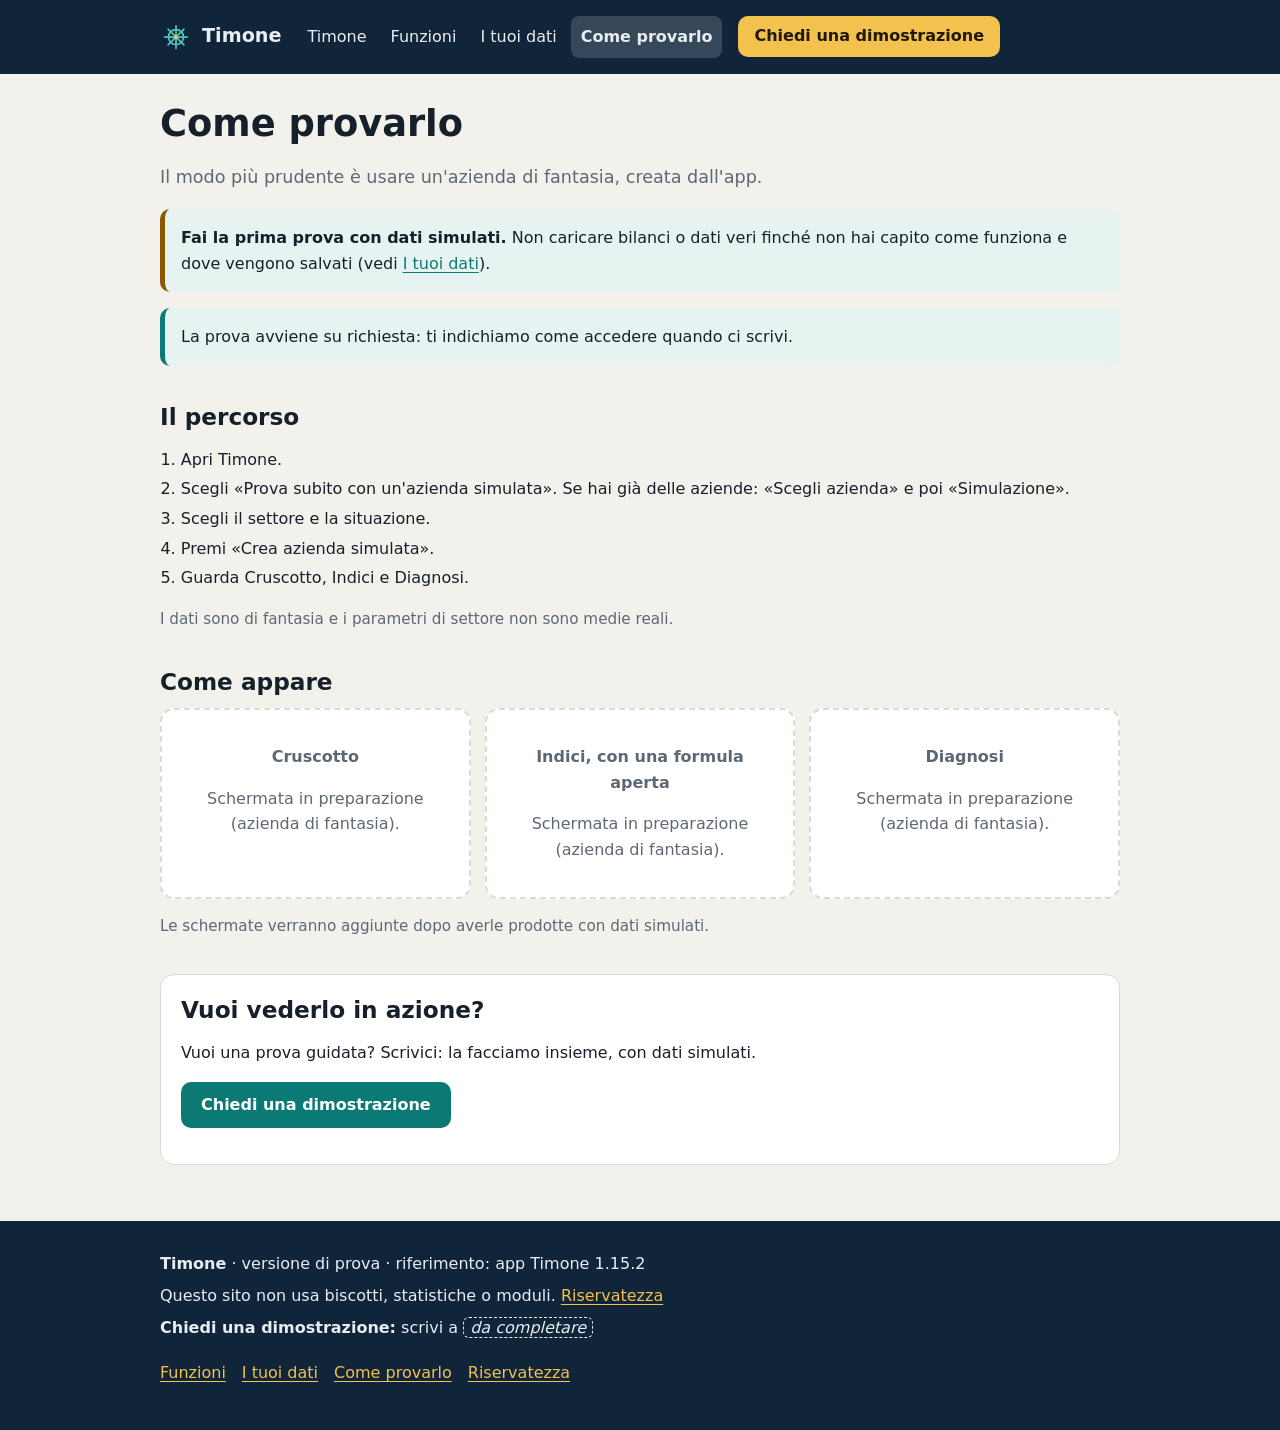
==== prova.html @ 814a2677 "Prima versione del sito di presentazione di Timone (anteprima) Sito statico, senza JavaScript né ris" ====
<!doctype html>
<html lang="it">
<head>
<meta charset="utf-8">
<meta http-equiv="Content-Security-Policy" content="default-src 'self'; script-src 'none'; style-src 'self'; img-src 'self'; object-src 'none'; base-uri 'self'; form-action 'none'">
<meta name="viewport" content="width=device-width, initial-scale=1">
<meta name="robots" content="noindex">
<meta name="color-scheme" content="light dark">
<title>Come provarlo · Timone</title>
<meta name="description" content="Come provare Timone con un'azienda di fantasia, passo per passo, senza usare dati veri.">
<link rel="icon" href="icona.svg" type="image/svg+xml">
<link rel="stylesheet" href="stile.css">
</head>
<body>
<a class="salta" href="#contenuto">Vai al contenuto</a>
<header class="header">
<div class="contenitore">
<a class="marchio" href="index.html"><img src="icona.svg" width="32" height="32" alt="">Timone</a>
<nav aria-label="Principale"><ul class="menu"><li><a href="index.html">Timone</a></li><li><a href="funzioni.html">Funzioni</a></li><li><a href="dati.html">I tuoi dati</a></li><li><a href="prova.html" aria-current="page">Come provarlo</a></li></ul></nav>
<a class="btn btn-giallo btn-piccolo" href="#contatto">Chiedi una dimostrazione</a>
</div>
</header>

<main id="contenuto"><div class="contenitore">
<h1>Come provarlo</h1>
<p class="lead">Il modo più prudente è usare un'azienda di fantasia, creata dall'app.</p>
<div class="avviso attenzione"><p><strong>Fai la prima prova con dati simulati.</strong> Non caricare bilanci o dati veri finché non hai capito come funziona e dove vengono salvati (vedi <a href="dati.html">I tuoi dati</a>).</p></div>
<div class="avviso"><p>La prova avviene su richiesta: ti indichiamo come accedere quando ci scrivi.</p><!-- DA-COMPILARE: URL_APP --></div>
<h2>Il percorso</h2>
<ol>
<li>Apri Timone.</li>
<li>Scegli «Prova subito con un'azienda simulata». Se hai già delle aziende: «Scegli azienda» e poi «Simulazione». <!-- DA-VERIFICARE-FASE-3: nomi dei pulsanti --></li>
<li>Scegli il settore e la situazione.</li>
<li>Premi «Crea azienda simulata».</li>
<li>Guarda Cruscotto, Indici e Diagnosi.</li>
</ol>
<p class="nota">I dati sono di fantasia e i parametri di settore non sono medie reali.</p>
<h2>Come appare</h2>
<div class="griglia">
<div class="provvisorio"><p><strong>Cruscotto</strong></p><p>Schermata in preparazione (azienda di fantasia).</p></div>
<div class="provvisorio"><p><strong>Indici, con una formula aperta</strong></p><p>Schermata in preparazione (azienda di fantasia).</p></div>
<div class="provvisorio"><p><strong>Diagnosi</strong></p><p>Schermata in preparazione (azienda di fantasia).</p></div>
</div>
<p class="nota">Le schermate verranno aggiunte dopo averle prodotte con dati simulati.</p>
<section class="cta" aria-labelledby="cta-t">
<h2 id="cta-t">Vuoi vederlo in azione?</h2>
<p>Vuoi una prova guidata? Scrivici: la facciamo insieme, con dati simulati.</p>
<p><a class="btn" href="#contatto">Chiedi una dimostrazione</a></p>
</section>
</div></main>
<footer class="footer">
<div class="contenitore">
<p><strong>Timone</strong> · versione di prova · riferimento: app Timone 1.15.2</p>
<p>Questo sito non usa biscotti, statistiche o moduli. <a href="privacy.html">Riservatezza</a></p>
<p id="contatto"><strong>Chiedi una dimostrazione:</strong> scrivi a <span class="mancante">da completare</span><!-- DA-COMPILARE: EMAIL_CONTATTO --></p>
<ul class="footer-lista"><li><a href="funzioni.html">Funzioni</a></li><li><a href="dati.html">I tuoi dati</a></li><li><a href="prova.html">Come provarlo</a></li><li><a href="privacy.html">Riservatezza</a></li></ul>
</div>
</footer>
</body>
</html>
---- stile.css ----
/* Timone - sito di presentazione. Nessuna risorsa esterna. */
:root {
  --sfondo: #f3f1ec;
  --riquadro: #ffffff;
  --testo: #16202b;
  --testo2: #5d6875;
  --linea: #dedad1;
  --blu: #10243a;
  --accento: #0b7a75;
  --accento-tenue: #e6f3f1;
  --giallo: #f2c14e;
  --su-giallo: #201800;
  --su-blu: #e8edf2;
  --su-accento: #ffffff;
}
@media (prefers-color-scheme: dark) {
  :root {
    --sfondo: #0d1620;
    --riquadro: #15212e;
    --testo: #e8edf2;
    --testo2: #9aa7b4;
    --linea: #263647;
    --blu: #0a1420;
    --accento: #4fc3bb;
    --accento-tenue: #12302f;
    --su-accento: #0d1620;
  }
}
* { box-sizing: border-box; }
html { -webkit-text-size-adjust: 100%; }
body {
  margin: 0;
  background: var(--sfondo);
  color: var(--testo);
  font: 1rem/1.6 system-ui, -apple-system, "Segoe UI", Roboto, sans-serif;
  overflow-wrap: anywhere;
}
img, svg { max-width: 100%; height: auto; }
a { color: var(--accento); text-underline-offset: 3px; }
a:hover { text-decoration-thickness: 2px; }
:focus-visible { outline: 3px solid var(--giallo); outline-offset: 2px; }
.header :focus-visible, .hero :focus-visible { outline-color: var(--giallo); }
main :focus-visible, .footer :focus-visible { outline-color: var(--accento); }

.salta {
  position: absolute; left: 8px; top: -60px; z-index: 10;
  background: var(--giallo); color: var(--su-giallo);
  padding: 8px 14px; border-radius: 10px; font-weight: 600;
}
.salta:focus { top: 8px; }

.contenitore { width: 100%; max-width: 62rem; margin: 0 auto; padding: 0 16px; }

/* intestazione */
.header { background: var(--blu); color: var(--su-blu); }
.header .contenitore { display: flex; flex-wrap: wrap; align-items: center; gap: 8px 16px; padding-top: 12px; padding-bottom: 12px; }
.marchio { display: flex; align-items: center; gap: 10px; color: var(--su-blu); font-weight: 700; font-size: 1.2rem; text-decoration: none; }
.marchio img { width: 32px; height: 32px; border-radius: 8px; }
.menu { display: flex; flex-wrap: wrap; gap: 4px 4px; margin: 0; padding: 0; list-style: none; flex: 1 1 auto; }
.menu a { display: inline-block; padding: 8px 10px; color: var(--su-blu); text-decoration: none; border-radius: 8px; }
.menu a:hover { background: rgba(255,255,255,.12); }
.menu a[aria-current="page"] { background: rgba(255,255,255,.16); font-weight: 600; }

/* pulsanti */
.btn {
  display: inline-block; padding: 11px 18px; border-radius: 10px;
  font-weight: 600; text-decoration: none; border: 2px solid transparent;
  background: var(--accento); color: var(--su-accento); line-height: 1.3; text-align: center;
}
.btn:hover { filter: brightness(1.08); }
.btn-giallo { background: var(--giallo); color: var(--su-giallo); }
.btn-bordo { background: transparent; color: var(--su-blu); border-color: rgba(232,237,242,.7); }
.btn-piccolo { padding: 8px 14px; }

/* parte alta */
.hero { background: var(--blu); color: var(--su-blu); padding: 28px 0 40px; }
.hero h1 { font-size: 2rem; line-height: 1.2; margin: 12px 0; }
.hero p { max-width: 42rem; margin: 0 0 16px; font-size: 1.05rem; }
.etichetta {
  display: inline-block; padding: 4px 12px; border-radius: 999px;
  border: 1px solid var(--giallo); color: var(--giallo); font-size: .9rem; font-weight: 600;
}
.azioni { display: flex; flex-wrap: wrap; gap: 10px; margin-top: 8px; }

/* contenuti */
main { padding-bottom: 32px; }
main h1 { font-size: 1.9rem; line-height: 1.2; margin: 28px 0 8px; }
main h2 { font-size: 1.45rem; line-height: 1.25; margin: 36px 0 12px; }
main h3 { font-size: 1.1rem; margin: 0 0 6px; }
.lead { font-size: 1.1rem; color: var(--testo2); max-width: 44rem; }
.griglia { display: grid; gap: 14px; grid-template-columns: repeat(auto-fit, minmax(min(100%, 15rem), 1fr)); }
.riquadro { background: var(--riquadro); border: 1px solid var(--linea); border-radius: 14px; padding: 16px; }
.riquadro p { margin: 6px 0; }
.riquadro h3 + p { margin-top: 0; }
.tenue { background: var(--accento-tenue); }
.nota { color: var(--testo2); font-size: .95rem; }
.avviso { border-left: 5px solid var(--accento); background: var(--accento-tenue); padding: 12px 16px; border-radius: 10px; margin: 16px 0; }
.avviso p { margin: 4px 0; }
.attenzione { border-left-color: #8a5a00; }
ol, ul { padding-left: 1.3rem; }
li { margin: 4px 0; }
.passi { counter-reset: passo; list-style: none; padding: 0; display: grid; gap: 12px; grid-template-columns: repeat(auto-fit, minmax(min(100%, 12rem), 1fr)); }
.passi li { counter-increment: passo; background: var(--riquadro); border: 1px solid var(--linea); border-radius: 14px; padding: 14px 16px; margin: 0; }
.passi li::before { content: counter(passo); display: block; width: 30px; height: 30px; line-height: 30px; text-align: center; border-radius: 50%; background: var(--accento); color: var(--su-accento); font-weight: 700; margin-bottom: 8px; }
.modulo dl { margin: 8px 0 0; }
.modulo dt { font-weight: 600; font-size: .9rem; color: var(--testo2); margin-top: 8px; }
.modulo dd { margin: 0; }
.mancante { background: var(--accento-tenue); border: 1px dashed var(--accento); border-radius: 6px; padding: 0 6px; font-style: italic; }
.provvisorio { border: 2px dashed var(--linea); border-radius: 14px; padding: 18px; text-align: center; color: var(--testo2); background: var(--riquadro); }
.cta { background: var(--riquadro); border: 1px solid var(--linea); border-radius: 14px; padding: 20px; margin-top: 36px; }
.cta h2 { margin-top: 0; }

/* piè di pagina */
.footer { background: var(--blu); color: var(--su-blu); padding: 24px 0; margin-top: 24px; }
.footer a { color: var(--giallo); }
.footer p { margin: 6px 0; }
.footer .mancante { background: transparent; border-color: var(--su-blu); }
.footer-lista { display: flex; flex-wrap: wrap; gap: 4px 16px; padding: 0; list-style: none; }

@media (min-width: 768px) {
  .hero h1 { font-size: 2.6rem; }
  .hero { padding: 48px 0 56px; }
  main h1 { font-size: 2.3rem; }
  .menu { justify-content: center; }
}
@media (prefers-reduced-motion: reduce) { * { transition: none !important; } }
@media print { .header, .footer, .salta { display: none; } .hero { background: none; color: #000; } }

.senza-punti { list-style: none; padding: 0; }
.titolo-gruppo { font-size: 1.25rem; margin-top: 28px; }
.nessun-margine { margin-top: 0; }
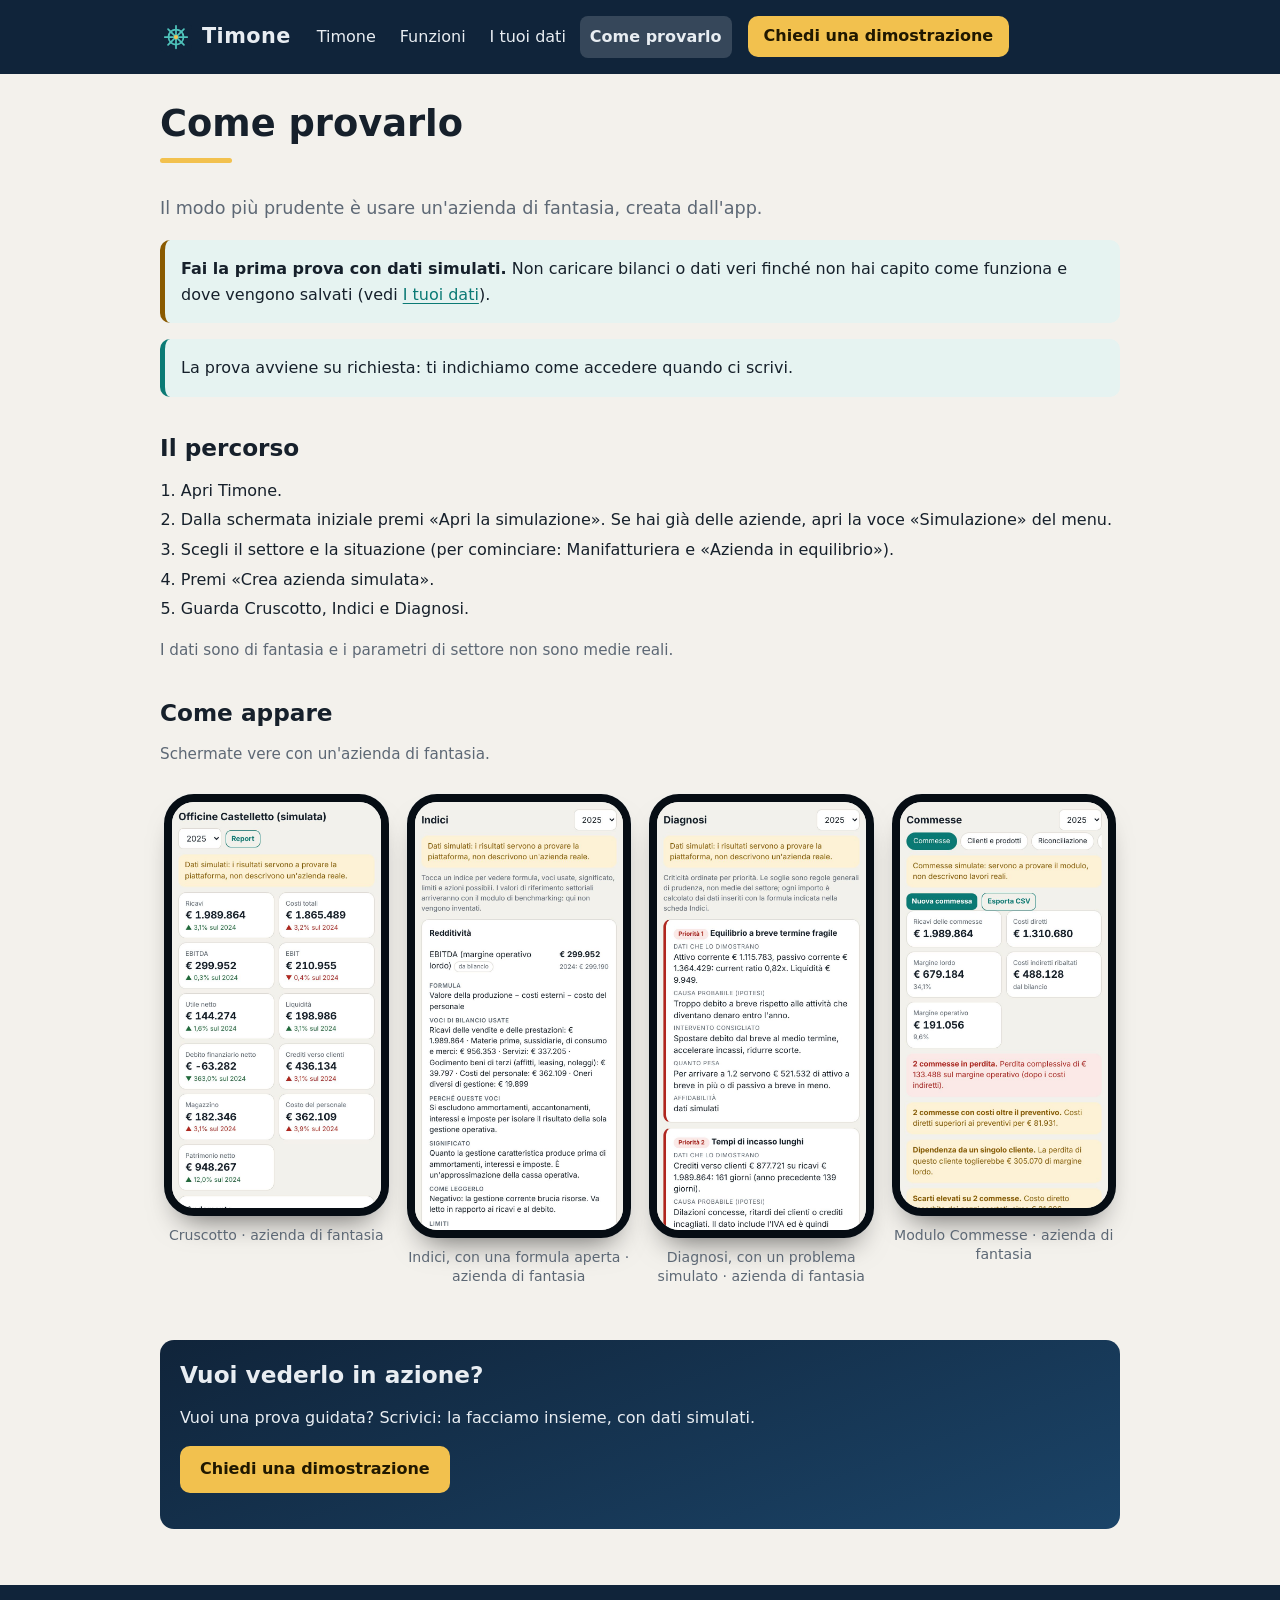
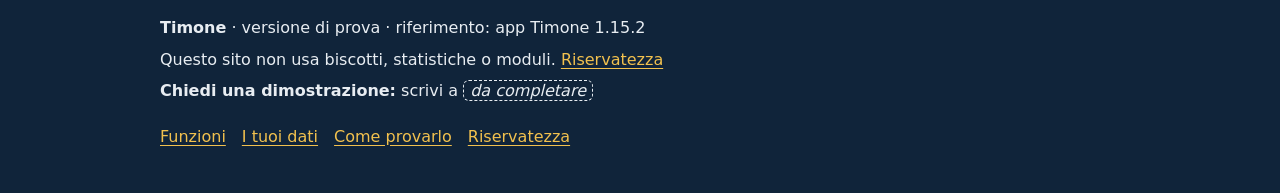
==== commit 91aacb47: "Nuova grafica: parte alta con timone, schermate dell'app, icone - Frase di apertura «Per mantenere l" ====
--- a/prova.html
+++ b/prova.html
@@ -29,19 +29,15 @@
 <h2>Il percorso</h2>
 <ol>
 <li>Apri Timone.</li>
-<li>Scegli «Prova subito con un'azienda simulata». Se hai già delle aziende: «Scegli azienda» e poi «Simulazione». <!-- DA-VERIFICARE-FASE-3: nomi dei pulsanti --></li>
-<li>Scegli il settore e la situazione.</li>
+<li>Dalla schermata iniziale premi «Apri la simulazione». Se hai già delle aziende, apri la voce «Simulazione» del menu.</li>
+<li>Scegli il settore e la situazione (per cominciare: Manifatturiera e «Azienda in equilibrio»).</li>
 <li>Premi «Crea azienda simulata».</li>
 <li>Guarda Cruscotto, Indici e Diagnosi.</li>
 </ol>
 <p class="nota">I dati sono di fantasia e i parametri di settore non sono medie reali.</p>
 <h2>Come appare</h2>
-<div class="griglia">
-<div class="provvisorio"><p><strong>Cruscotto</strong></p><p>Schermata in preparazione (azienda di fantasia).</p></div>
-<div class="provvisorio"><p><strong>Indici, con una formula aperta</strong></p><p>Schermata in preparazione (azienda di fantasia).</p></div>
-<div class="provvisorio"><p><strong>Diagnosi</strong></p><p>Schermata in preparazione (azienda di fantasia).</p></div>
-</div>
-<p class="nota">Le schermate verranno aggiunte dopo averle prodotte con dati simulati.</p>
+<p class="nota">Schermate vere con un'azienda di fantasia.</p>
+<div class="galleria" role="region" aria-label="Schermate di Timone: scorri di lato" tabindex="0"><figure class="telefono"><div class="schermo"><img src="immagini/schermata-cruscotto.jpg" width="780" height="1520" alt="Cruscotto di Timone su telefono: riquadri con ricavi, costi totali, EBITDA, EBIT, utile netto, liquidità e altre voci, ciascuno con la variazione sull'anno precedente." loading="lazy"></div><figcaption>Cruscotto · azienda di fantasia</figcaption></figure><figure class="telefono"><div class="schermo"><img src="immagini/schermata-indici.jpg" width="780" height="1600" alt="Pagina Indici di Timone con l'EBITDA aperto: formula, voci di bilancio usate, perché queste voci, significato e come leggerlo." loading="lazy"></div><figcaption>Indici, con una formula aperta · azienda di fantasia</figcaption></figure><figure class="telefono"><div class="schermo"><img src="immagini/schermata-diagnosi.jpg" width="780" height="1600" alt="Pagina Diagnosi di Timone: la prima criticità è l'equilibrio a breve termine fragile, con i dati che la dimostrano, la causa probabile, l'intervento consigliato e quanto pesa." loading="lazy"></div><figcaption>Diagnosi, con un problema simulato · azienda di fantasia</figcaption></figure><figure class="telefono"><div class="schermo"><img src="immagini/schermata-commesse.jpg" width="780" height="1520" alt="Modulo Commesse di Timone con ricavi, costi diretti e margine, e avvisi su commesse in perdita, costi oltre il preventivo e dipendenza da un cliente." loading="lazy"></div><figcaption>Modulo Commesse · azienda di fantasia</figcaption></figure></div>
 <section class="cta" aria-labelledby="cta-t">
 <h2 id="cta-t">Vuoi vederlo in azione?</h2>
 <p>Vuoi una prova guidata? Scrivici: la facciamo insieme, con dati simulati.</p>
--- a/stile.css
+++ b/stile.css
@@ -6,6 +6,7 @@
   --testo2: #5d6875;
   --linea: #dedad1;
   --blu: #10243a;
+  --blu2: #1b4468;
   --accento: #0b7a75;
   --accento-tenue: #e6f3f1;
   --giallo: #f2c14e;
@@ -21,6 +22,7 @@
     --testo2: #9aa7b4;
     --linea: #263647;
     --blu: #0a1420;
+    --blu2: #12304a;
     --accento: #4fc3bb;
     --accento-tenue: #12302f;
     --su-accento: #0d1620;
@@ -129,3 +131,88 @@
 .senza-punti { list-style: none; padding: 0; }
 .titolo-gruppo { font-size: 1.25rem; margin-top: 28px; }
 .nessun-margine { margin-top: 0; }
+
+/* ===== versione grafica 2 ===== */
+.header { position: relative; z-index: 2; }
+.marchio { font-size: 1.3rem; letter-spacing: .02em; }
+
+.hero {
+  position: relative; overflow: hidden;
+  background: linear-gradient(155deg, var(--blu) 0%, var(--blu2) 100%);
+  padding: 36px 0 96px;
+}
+.hero::before {
+  content: ""; position: absolute; left: 0; right: 0; bottom: 0; height: 90px;
+  background: url("immagini/onde.svg") center / 100% 100% no-repeat; pointer-events: none;
+}
+.hero::after {
+  content: ""; position: absolute; left: 0; right: 0; bottom: -1px; height: 48px;
+  background: var(--sfondo);
+  -webkit-mask: url("immagini/onda-maschera.svg") center / 100% 100% no-repeat;
+  mask: url("immagini/onda-maschera.svg") center / 100% 100% no-repeat;
+}
+.hero-griglia { position: relative; z-index: 1; display: grid; gap: 28px; align-items: center; }
+.hero h1 { font-size: clamp(2.1rem, 7.5vw, 3.4rem); line-height: 1.1; margin: 14px 0 10px; letter-spacing: -.01em; }
+.hero .hero-sotto { font-size: clamp(1.15rem, 3.6vw, 1.5rem); font-weight: 600; color: var(--giallo); margin: 0 0 12px; }
+.hero-ruota { width: min(58%, 230px); height: auto; margin: 0 auto; filter: drop-shadow(0 10px 24px rgba(0,0,0,.35)); }
+@media (prefers-reduced-motion: no-preference) {
+  .hero-ruota { animation: gira 120s linear infinite; }
+  @keyframes gira { to { transform: rotate(360deg); } }
+}
+@media (min-width: 768px) {
+  .hero { padding: 56px 0 110px; }
+  .hero-griglia { grid-template-columns: 1.35fr .65fr; }
+  .hero-ruota { width: min(100%, 320px); }
+}
+
+.fascia { padding: 8px 0 20px; }
+.fascia h2 { margin-top: 28px; position: relative; padding-bottom: 10px; }
+.fascia h2::after { content: ""; display: block; width: 56px; height: 4px; border-radius: 4px; background: var(--giallo); margin-top: 10px; }
+.fascia-tenue { background: var(--accento-tenue); padding: 12px 0 32px; margin: 24px 0; }
+.fascia-scura { background: linear-gradient(160deg, var(--blu) 0%, var(--blu2) 100%); color: var(--su-blu); padding: 12px 0 28px; margin: 24px 0; }
+.fascia-scura .lead, .fascia-scura .nota { color: #c3ceda; }
+.fascia-scura a { color: var(--giallo); }
+.fascia-scura :focus-visible { outline-color: var(--giallo); }
+
+.riquadro { box-shadow: 0 1px 0 rgba(16,36,58,.04), 0 8px 20px -14px rgba(16,36,58,.35); }
+.domande .riquadro { position: relative; padding-left: 56px; display: flex; align-items: center; font-weight: 600; min-height: 72px; }
+.domande .riquadro::before {
+  content: "?"; position: absolute; left: 14px; top: 50%; transform: translateY(-50%);
+  width: 28px; height: 28px; border-radius: 50%; background: var(--accento); color: var(--su-accento);
+  text-align: center; line-height: 28px; font-weight: 700;
+}
+.carta-icona { display: flex; gap: 14px; align-items: flex-start; }
+.carta-icona img { flex: 0 0 44px; width: 44px; height: 44px; }
+.carta-icona h3 { margin-bottom: 4px; }
+.carta-icona p { margin: 0; }
+.passi li { border-top: 4px solid var(--accento); }
+
+/* schermate in cornice telefono */
+.galleria {
+  display: flex; gap: 18px; overflow-x: auto; padding: 12px 4px 18px;
+  scroll-snap-type: x mandatory; -webkit-overflow-scrolling: touch;
+}
+.galleria:focus-visible { outline-offset: 4px; }
+.telefono { margin: 0; flex: 0 0 min(68%, 250px); scroll-snap-align: start; }
+.telefono .schermo {
+  border: 8px solid #060d14; border-radius: 30px; overflow: hidden; background: #f3f1ec;
+  box-shadow: 0 18px 30px -16px rgba(0,0,0,.6), 0 0 0 1px rgba(232,237,242,.18);
+}
+.telefono img { display: block; width: 100%; height: auto; }
+.telefono figcaption { margin-top: 10px; font-size: .88rem; line-height: 1.35; text-align: center; }
+main > .contenitore > .galleria .telefono figcaption, .riquadro .telefono figcaption { color: var(--testo2); }
+.fascia-scura .telefono figcaption { color: #c3ceda; }
+@media (min-width: 1000px) {
+  .galleria { overflow: visible; }
+  .telefono { flex: 1 1 0; }
+}
+
+/* pagine interne */
+main > .contenitore > h1 { position: relative; padding-bottom: 14px; }
+main > .contenitore > h1::after { content: ""; display: block; width: 72px; height: 5px; border-radius: 5px; background: var(--giallo); margin-top: 12px; }
+.modulo { border-top: 4px solid var(--accento); }
+.cta { background: linear-gradient(160deg, var(--blu) 0%, var(--blu2) 100%); color: var(--su-blu); border: 0; }
+.cta h2 { color: var(--su-blu); }
+.cta .btn { background: var(--giallo); color: var(--su-giallo); }
+.cta :focus-visible { outline-color: var(--giallo); }
+.cta p, .cta li { color: var(--su-blu); }
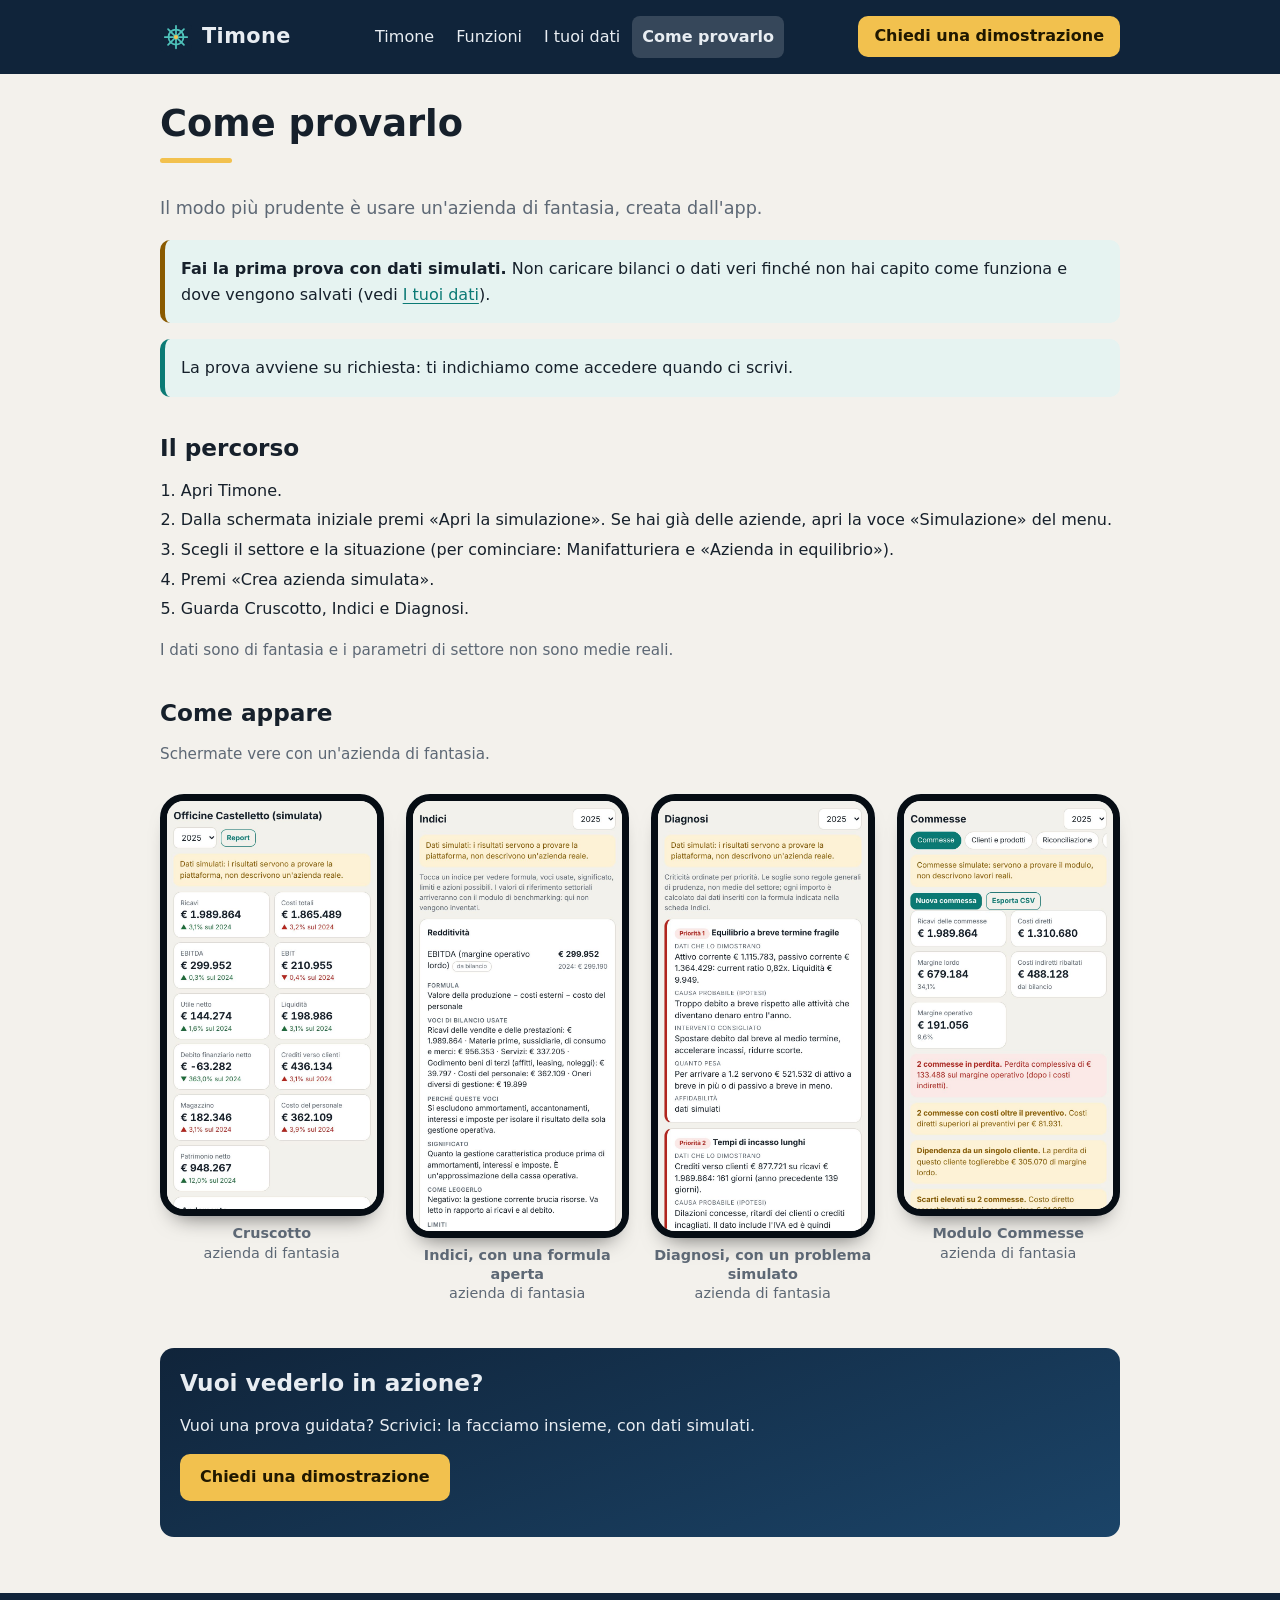
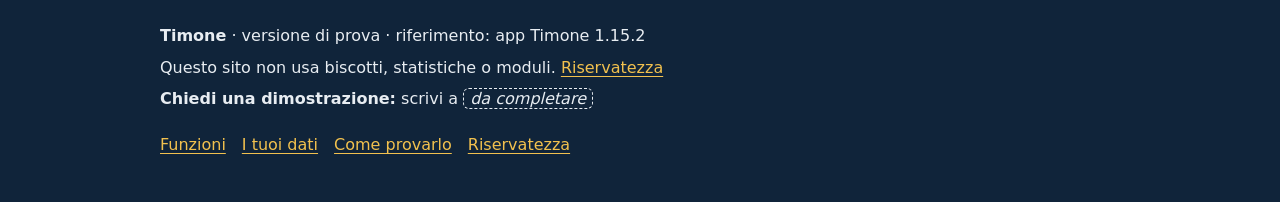
==== commit 8f6dfebd: "Grafica uguale su telefono e computer, schermate due per riga, riquadri con disegni - Schermate dell" ====
--- a/prova.html
+++ b/prova.html
@@ -37,7 +37,7 @@
 <p class="nota">I dati sono di fantasia e i parametri di settore non sono medie reali.</p>
 <h2>Come appare</h2>
 <p class="nota">Schermate vere con un'azienda di fantasia.</p>
-<div class="galleria" role="region" aria-label="Schermate di Timone: scorri di lato" tabindex="0"><figure class="telefono"><div class="schermo"><img src="immagini/schermata-cruscotto.jpg" width="780" height="1520" alt="Cruscotto di Timone su telefono: riquadri con ricavi, costi totali, EBITDA, EBIT, utile netto, liquidità e altre voci, ciascuno con la variazione sull'anno precedente." loading="lazy"></div><figcaption>Cruscotto · azienda di fantasia</figcaption></figure><figure class="telefono"><div class="schermo"><img src="immagini/schermata-indici.jpg" width="780" height="1600" alt="Pagina Indici di Timone con l'EBITDA aperto: formula, voci di bilancio usate, perché queste voci, significato e come leggerlo." loading="lazy"></div><figcaption>Indici, con una formula aperta · azienda di fantasia</figcaption></figure><figure class="telefono"><div class="schermo"><img src="immagini/schermata-diagnosi.jpg" width="780" height="1600" alt="Pagina Diagnosi di Timone: la prima criticità è l'equilibrio a breve termine fragile, con i dati che la dimostrano, la causa probabile, l'intervento consigliato e quanto pesa." loading="lazy"></div><figcaption>Diagnosi, con un problema simulato · azienda di fantasia</figcaption></figure><figure class="telefono"><div class="schermo"><img src="immagini/schermata-commesse.jpg" width="780" height="1520" alt="Modulo Commesse di Timone con ricavi, costi diretti e margine, e avvisi su commesse in perdita, costi oltre il preventivo e dipendenza da un cliente." loading="lazy"></div><figcaption>Modulo Commesse · azienda di fantasia</figcaption></figure></div>
+<div class="galleria"><figure class="telefono"><div class="schermo"><img src="immagini/schermata-cruscotto.jpg" width="780" height="1520" alt="Cruscotto di Timone su telefono: riquadri con ricavi, costi totali, EBITDA, EBIT, utile netto, liquidità e altre voci, ciascuno con la variazione sull'anno precedente." loading="lazy"></div><figcaption><strong>Cruscotto</strong><br>azienda di fantasia</figcaption></figure><figure class="telefono"><div class="schermo"><img src="immagini/schermata-indici.jpg" width="780" height="1600" alt="Pagina Indici di Timone con l'EBITDA aperto: formula, voci di bilancio usate, perché queste voci, significato e come leggerlo." loading="lazy"></div><figcaption><strong>Indici, con una formula aperta</strong><br>azienda di fantasia</figcaption></figure><figure class="telefono"><div class="schermo"><img src="immagini/schermata-diagnosi.jpg" width="780" height="1600" alt="Pagina Diagnosi di Timone: la prima criticità è l'equilibrio a breve termine fragile, con i dati che la dimostrano, la causa probabile, l'intervento consigliato e quanto pesa." loading="lazy"></div><figcaption><strong>Diagnosi, con un problema simulato</strong><br>azienda di fantasia</figcaption></figure><figure class="telefono"><div class="schermo"><img src="immagini/schermata-commesse.jpg" width="780" height="1520" alt="Modulo Commesse di Timone con ricavi, costi diretti e margine, e avvisi su commesse in perdita, costi oltre il preventivo e dipendenza da un cliente." loading="lazy"></div><figcaption><strong>Modulo Commesse</strong><br>azienda di fantasia</figcaption></figure></div>
 <section class="cta" aria-labelledby="cta-t">
 <h2 id="cta-t">Vuoi vederlo in azione?</h2>
 <p>Vuoi una prova guidata? Scrivici: la facciamo insieme, con dati simulati.</p>
--- a/stile.css
+++ b/stile.css
@@ -187,25 +187,32 @@
 .carta-icona p { margin: 0; }
 .passi li { border-top: 4px solid var(--accento); }
 
-/* schermate in cornice telefono */
-.galleria {
-  display: flex; gap: 18px; overflow-x: auto; padding: 12px 4px 18px;
-  scroll-snap-type: x mandatory; -webkit-overflow-scrolling: touch;
-}
-.galleria:focus-visible { outline-offset: 4px; }
-.telefono { margin: 0; flex: 0 0 min(68%, 250px); scroll-snap-align: start; }
+/* schermate in cornice telefono: due per riga, quattro in fila su schermi larghi */
+.galleria { display: grid; grid-template-columns: repeat(2, 1fr); gap: 20px 14px; padding: 12px 0 8px; max-width: 30rem; margin: 0 auto; }
+.telefono { margin: 0; min-width: 0; }
 .telefono .schermo {
-  border: 8px solid #060d14; border-radius: 30px; overflow: hidden; background: #f3f1ec;
-  box-shadow: 0 18px 30px -16px rgba(0,0,0,.6), 0 0 0 1px rgba(232,237,242,.18);
+  border: 5px solid #060d14; border-radius: 18px; overflow: hidden; background: #f3f1ec;
+  box-shadow: 0 14px 22px -14px rgba(0,0,0,.6), 0 0 0 1px rgba(232,237,242,.18);
 }
 .telefono img { display: block; width: 100%; height: auto; }
-.telefono figcaption { margin-top: 10px; font-size: .88rem; line-height: 1.35; text-align: center; }
-main > .contenitore > .galleria .telefono figcaption, .riquadro .telefono figcaption { color: var(--testo2); }
+.telefono figcaption { margin-top: 8px; font-size: .8rem; line-height: 1.35; text-align: center; color: var(--testo2); }
 .fascia-scura .telefono figcaption { color: #c3ceda; }
-@media (min-width: 1000px) {
-  .galleria { overflow: visible; }
-  .telefono { flex: 1 1 0; }
-}
+@media (min-width: 900px) {
+  .galleria { grid-template-columns: repeat(4, 1fr); max-width: none; gap: 22px; }
+  .telefono .schermo { border-width: 7px; border-radius: 24px; }
+  .telefono figcaption { font-size: .9rem; }
+}
+
+/* riquadri con disegno e frase */
+.cornici { display: grid; gap: 16px; grid-template-columns: 1fr; }
+.cornice { margin: 0; background: var(--riquadro); border: 2px solid var(--blu2); border-radius: 18px; overflow: hidden;
+  box-shadow: 0 10px 22px -16px rgba(16,36,58,.55); display: flex; flex-direction: column; }
+.cornice img { display: block; width: 100%; height: auto; }
+.cornice figcaption { padding: 14px 16px 16px; border-top: 4px solid var(--giallo); }
+.cornice h3 { margin: 0 0 6px; font-size: 1.1rem; }
+.cornice p { margin: 0; color: var(--testo2); }
+@media (min-width: 560px) { .cornici { grid-template-columns: repeat(2, 1fr); } }
+@media (min-width: 1000px) { .cornici { grid-template-columns: repeat(4, 1fr); } }
 
 /* pagine interne */
 main > .contenitore > h1 { position: relative; padding-bottom: 14px; }
@@ -216,3 +223,26 @@
 .cta .btn { background: var(--giallo); color: var(--su-giallo); }
 .cta :focus-visible { outline-color: var(--giallo); }
 .cta p, .cta li { color: var(--su-blu); }
+
+/* telefono: stessa grafica del computer, riadattata */
+.header .contenitore { align-items: center; }
+.header .marchio { order: 1; }
+.header .btn-piccolo { order: 2; margin-left: auto; }
+.header nav { order: 3; flex: 1 0 100%; }
+.menu { gap: 2px; }
+.menu a { padding: 8px 9px; font-size: .95rem; }
+.hero-ruota { position: absolute; right: -44px; top: 8px; width: 210px; opacity: .3; filter: none; }
+.hero-testo { position: relative; z-index: 1; }
+@media (min-width: 768px) {
+  .header nav { order: 2; flex: 1 1 auto; }
+  .header .btn-piccolo { order: 3; margin-left: 0; }
+  .menu a { padding: 8px 10px; font-size: 1rem; }
+  .hero-ruota { position: static; width: min(100%, 320px); opacity: 1; filter: drop-shadow(0 10px 24px rgba(0,0,0,.35)); }
+}
+@media (max-width: 767px) {
+  .header .btn-piccolo { padding: 8px 11px; font-size: .88rem; }
+  .marchio { font-size: 1.15rem; }
+}
+@media (max-width: 767px) {
+  .menu a { padding: 8px 6px; font-size: .9rem; }
+}
